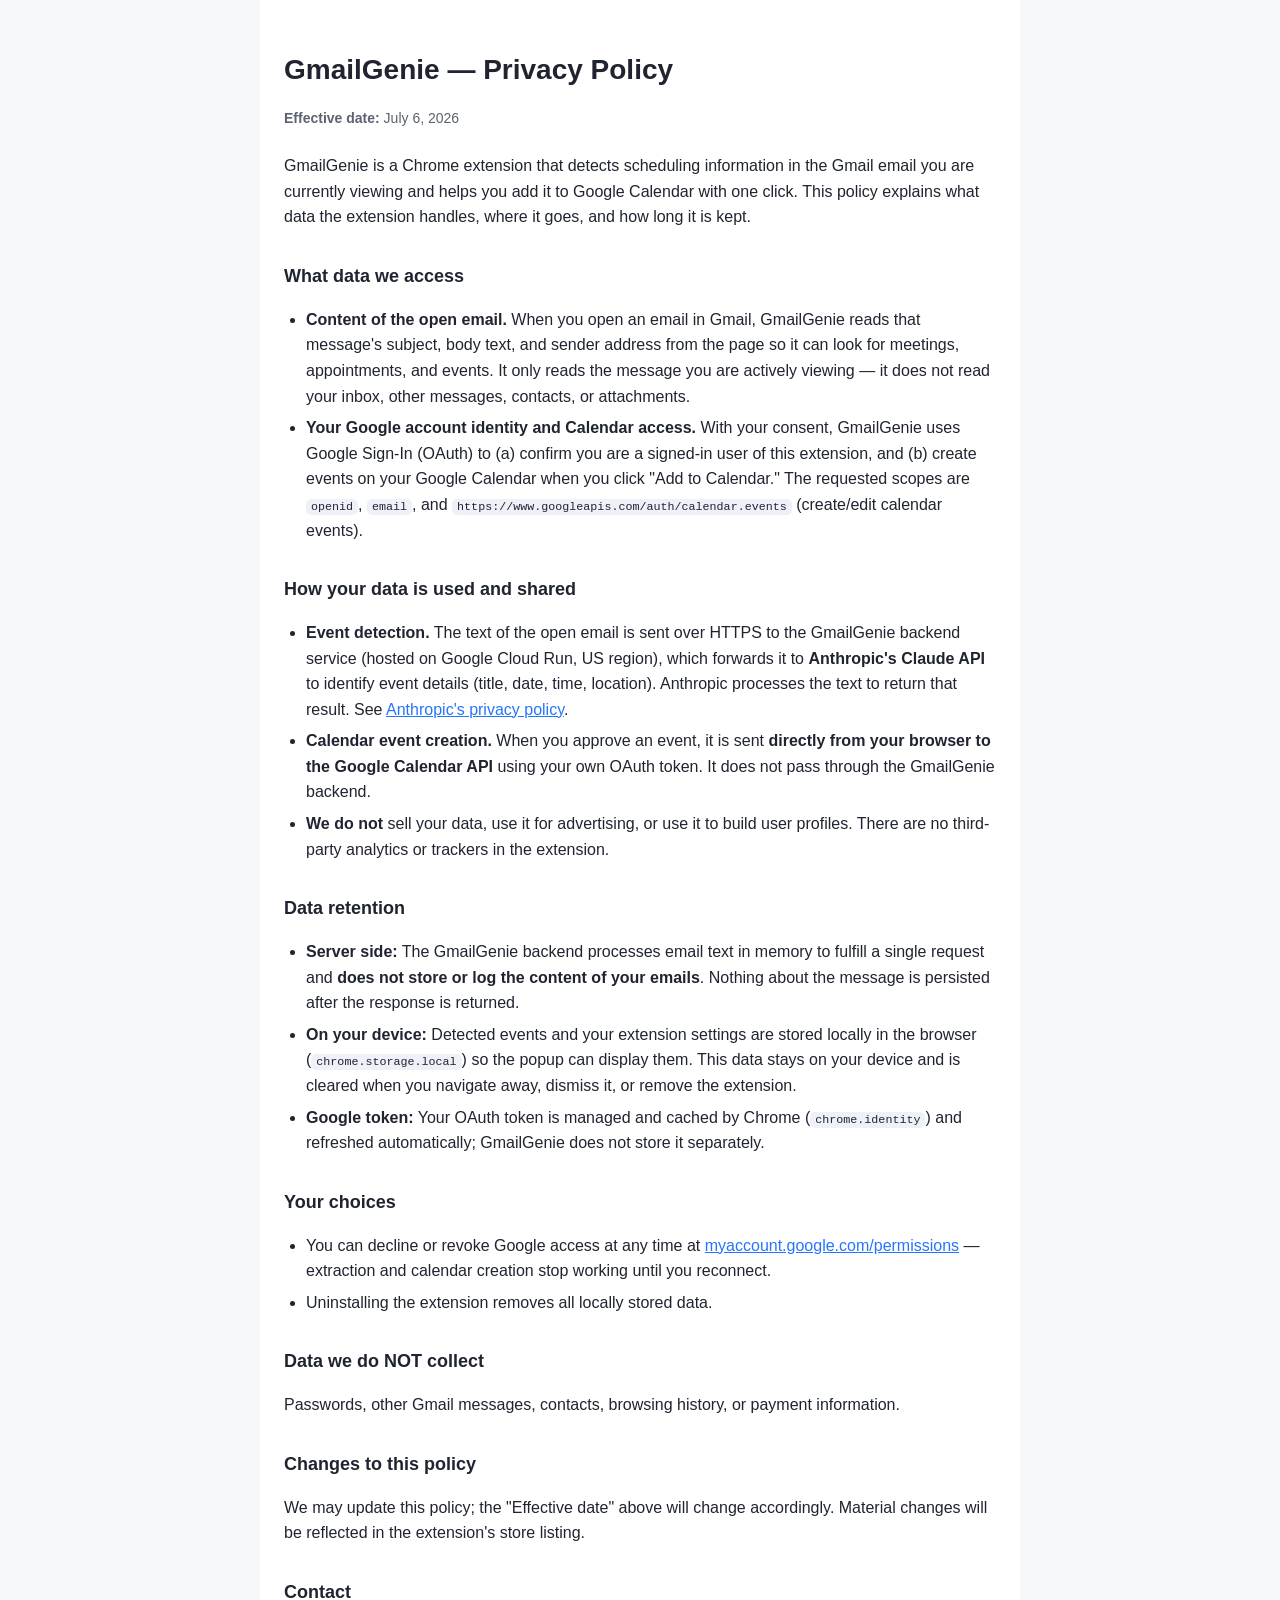
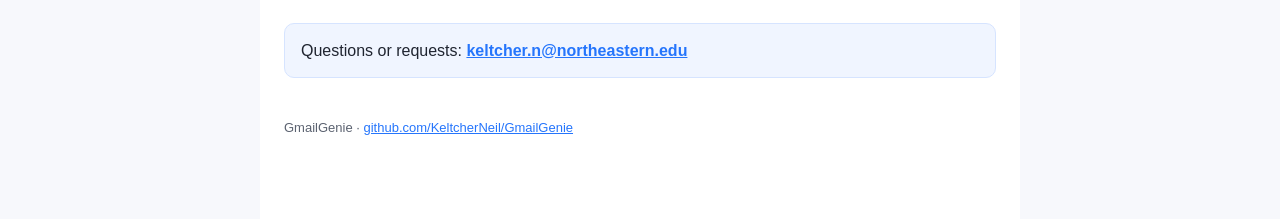
==== privacy.html @ b051e39d "Add hosted privacy policy page for GitHub Pages privacy.html renders PRIVACY.md as a standalone styl" ====
<!DOCTYPE html>
<html lang="en">
<head>
  <meta charset="UTF-8" />
  <meta name="viewport" content="width=device-width, initial-scale=1.0" />
  <title>GmailGenie — Privacy Policy</title>
  <style>
    :root { --ink:#1f2430; --soft:#5b6270; --line:#e6e8ee; --accent:#2575fc; }
    * { box-sizing: border-box; }
    body {
      margin: 0; background: #f7f8fc; color: var(--ink);
      font-family: -apple-system, BlinkMacSystemFont, "Segoe UI", Roboto, Arial, sans-serif;
      line-height: 1.6;
    }
    main {
      max-width: 760px; margin: 0 auto; padding: 48px 24px 80px;
      background: #fff; min-height: 100vh;
    }
    h1 { font-size: 28px; margin: 0 0 4px; }
    h2 { font-size: 18px; margin: 32px 0 8px; }
    .eff { color: var(--soft); font-size: 14px; margin-bottom: 24px; }
    p, li { color: var(--ink); }
    ul { padding-left: 22px; }
    li { margin: 6px 0; }
    a { color: var(--accent); }
    code { background: #eef1f7; padding: 1px 5px; border-radius: 5px; font-size: 90%; }
    hr { border: none; border-top: 1px solid var(--line); margin: 28px 0; }
    .contact { background: #f0f5ff; border: 1px solid #d6e4ff; border-radius: 10px; padding: 14px 16px; }
    footer { color: var(--soft); font-size: 13px; margin-top: 40px; }
  </style>
</head>
<body>
<main>
  <h1>GmailGenie — Privacy Policy</h1>
  <p class="eff"><strong>Effective date:</strong> July 6, 2026</p>

  <p>GmailGenie is a Chrome extension that detects scheduling information in the Gmail
  email you are currently viewing and helps you add it to Google Calendar with one click.
  This policy explains what data the extension handles, where it goes, and how long it is kept.</p>

  <h2>What data we access</h2>
  <ul>
    <li><strong>Content of the open email.</strong> When you open an email in Gmail, GmailGenie
      reads that message's subject, body text, and sender address from the page so it can look
      for meetings, appointments, and events. It only reads the message you are actively viewing —
      it does not read your inbox, other messages, contacts, or attachments.</li>
    <li><strong>Your Google account identity and Calendar access.</strong> With your consent,
      GmailGenie uses Google Sign-In (OAuth) to (a) confirm you are a signed-in user of this
      extension, and (b) create events on your Google Calendar when you click "Add to Calendar."
      The requested scopes are <code>openid</code>, <code>email</code>, and
      <code>https://www.googleapis.com/auth/calendar.events</code> (create/edit calendar events).</li>
  </ul>

  <h2>How your data is used and shared</h2>
  <ul>
    <li><strong>Event detection.</strong> The text of the open email is sent over HTTPS to the
      GmailGenie backend service (hosted on Google Cloud Run, US region), which forwards it to
      <strong>Anthropic's Claude API</strong> to identify event details (title, date, time,
      location). Anthropic processes the text to return that result. See
      <a href="https://www.anthropic.com/legal/privacy">Anthropic's privacy policy</a>.</li>
    <li><strong>Calendar event creation.</strong> When you approve an event, it is sent
      <strong>directly from your browser to the Google Calendar API</strong> using your own OAuth
      token. It does not pass through the GmailGenie backend.</li>
    <li><strong>We do not</strong> sell your data, use it for advertising, or use it to build user
      profiles. There are no third-party analytics or trackers in the extension.</li>
  </ul>

  <h2>Data retention</h2>
  <ul>
    <li><strong>Server side:</strong> The GmailGenie backend processes email text in memory to
      fulfill a single request and <strong>does not store or log the content of your emails</strong>.
      Nothing about the message is persisted after the response is returned.</li>
    <li><strong>On your device:</strong> Detected events and your extension settings are stored
      locally in the browser (<code>chrome.storage.local</code>) so the popup can display them.
      This data stays on your device and is cleared when you navigate away, dismiss it, or remove
      the extension.</li>
    <li><strong>Google token:</strong> Your OAuth token is managed and cached by Chrome
      (<code>chrome.identity</code>) and refreshed automatically; GmailGenie does not store it
      separately.</li>
  </ul>

  <h2>Your choices</h2>
  <ul>
    <li>You can decline or revoke Google access at any time at
      <a href="https://myaccount.google.com/permissions">myaccount.google.com/permissions</a> —
      extraction and calendar creation stop working until you reconnect.</li>
    <li>Uninstalling the extension removes all locally stored data.</li>
  </ul>

  <h2>Data we do NOT collect</h2>
  <p>Passwords, other Gmail messages, contacts, browsing history, or payment information.</p>

  <h2>Changes to this policy</h2>
  <p>We may update this policy; the "Effective date" above will change accordingly. Material
  changes will be reflected in the extension's store listing.</p>

  <h2>Contact</h2>
  <p class="contact">Questions or requests: <strong><a href="mailto:keltcher.n@northeastern.edu">keltcher.n@northeastern.edu</a></strong></p>

  <footer>GmailGenie · <a href="https://github.com/KeltcherNeil/GmailGenie">github.com/KeltcherNeil/GmailGenie</a></footer>
</main>
</body>
</html>
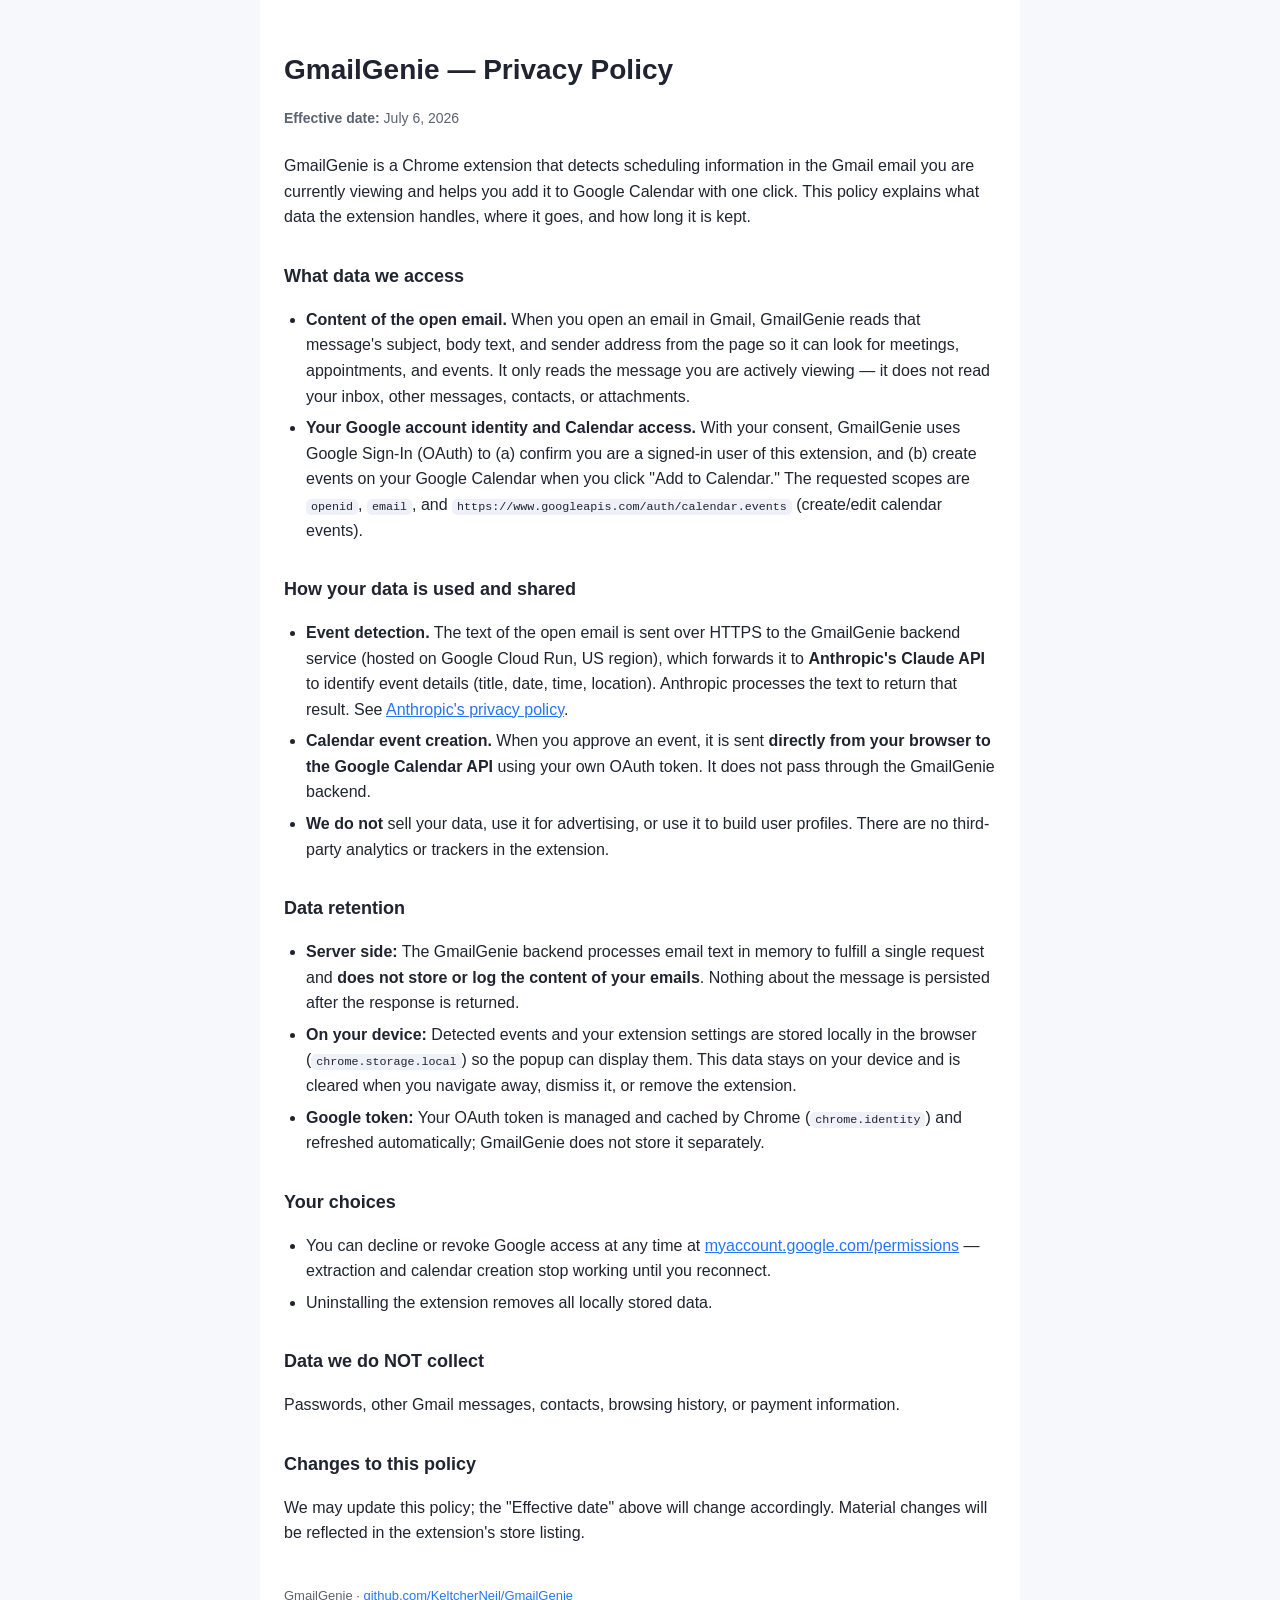
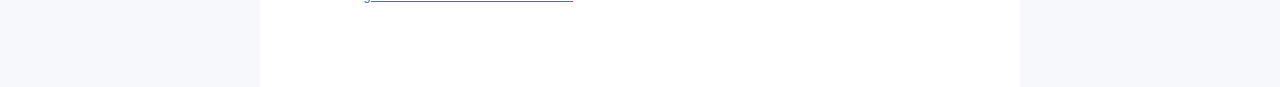
==== commit 669a1bb5: "privacy.html: drop Contact section to match PRIVACY.md Co-Authored-By: Claude Opus 4.8 (1M context) " ====
--- a/privacy.html
+++ b/privacy.html
@@ -94,9 +94,6 @@
   <p>We may update this policy; the "Effective date" above will change accordingly. Material
   changes will be reflected in the extension's store listing.</p>
 
-  <h2>Contact</h2>
-  <p class="contact">Questions or requests: <strong><a href="mailto:keltcher.n@northeastern.edu">keltcher.n@northeastern.edu</a></strong></p>
-
   <footer>GmailGenie · <a href="https://github.com/KeltcherNeil/GmailGenie">github.com/KeltcherNeil/GmailGenie</a></footer>
 </main>
 </body>
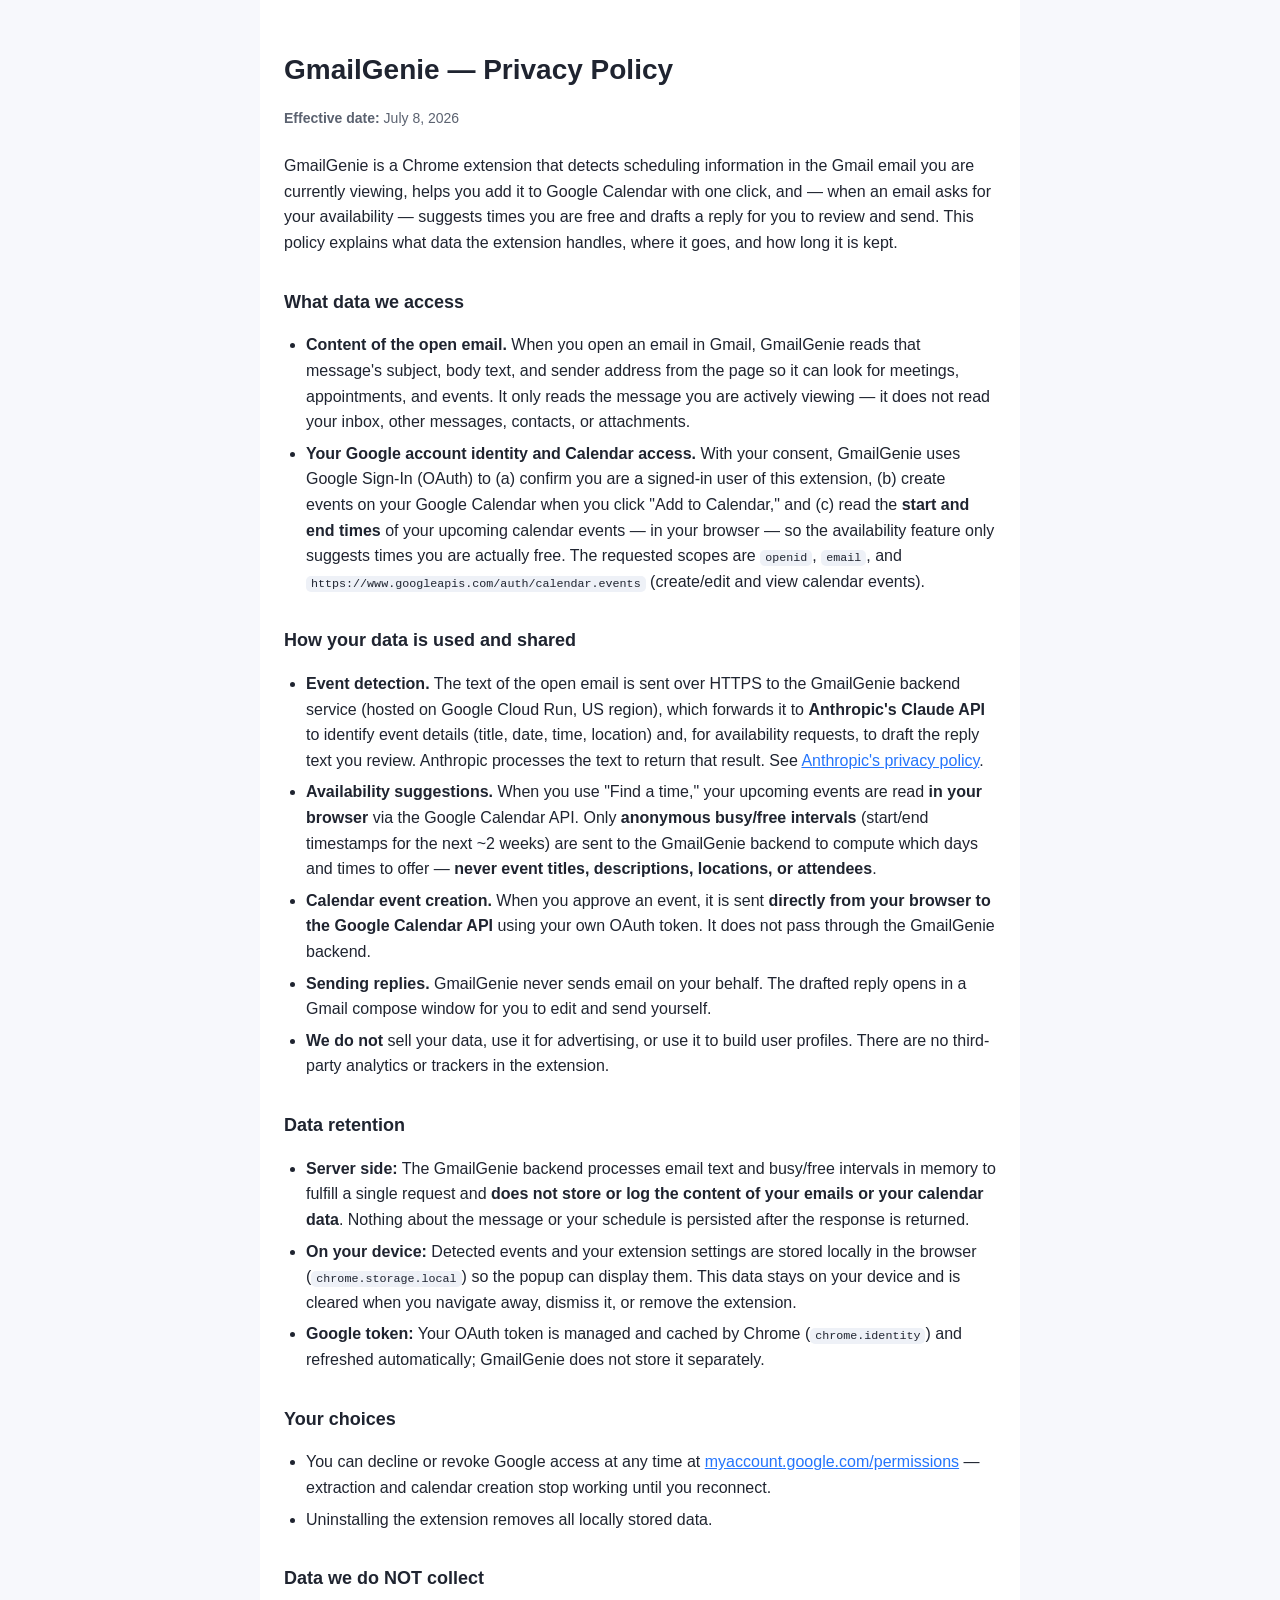
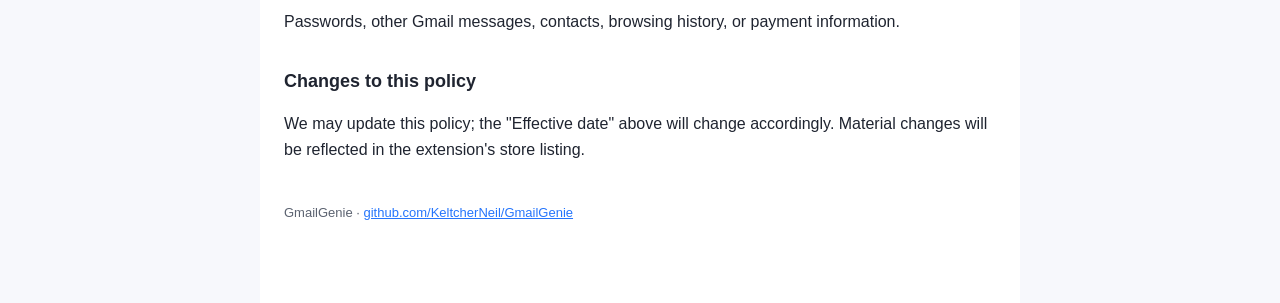
==== commit 1fbb3d70: "Update store listing + privacy policy for the availability scheduler STORE_LISTING.md: listing copy " ====
--- a/privacy.html
+++ b/privacy.html
@@ -32,11 +32,13 @@
 <body>
 <main>
   <h1>GmailGenie — Privacy Policy</h1>
-  <p class="eff"><strong>Effective date:</strong> July 6, 2026</p>
+  <p class="eff"><strong>Effective date:</strong> July 8, 2026</p>
 
   <p>GmailGenie is a Chrome extension that detects scheduling information in the Gmail
-  email you are currently viewing and helps you add it to Google Calendar with one click.
-  This policy explains what data the extension handles, where it goes, and how long it is kept.</p>
+  email you are currently viewing, helps you add it to Google Calendar with one click,
+  and — when an email asks for your availability — suggests times you are free and drafts
+  a reply for you to review and send. This policy explains what data the extension handles,
+  where it goes, and how long it is kept.</p>
 
   <h2>What data we access</h2>
   <ul>
@@ -46,9 +48,12 @@
       it does not read your inbox, other messages, contacts, or attachments.</li>
     <li><strong>Your Google account identity and Calendar access.</strong> With your consent,
       GmailGenie uses Google Sign-In (OAuth) to (a) confirm you are a signed-in user of this
-      extension, and (b) create events on your Google Calendar when you click "Add to Calendar."
+      extension, (b) create events on your Google Calendar when you click "Add to Calendar,"
+      and (c) read the <strong>start and end times</strong> of your upcoming calendar events —
+      in your browser — so the availability feature only suggests times you are actually free.
       The requested scopes are <code>openid</code>, <code>email</code>, and
-      <code>https://www.googleapis.com/auth/calendar.events</code> (create/edit calendar events).</li>
+      <code>https://www.googleapis.com/auth/calendar.events</code> (create/edit and view calendar
+      events).</li>
   </ul>
 
   <h2>How your data is used and shared</h2>
@@ -56,20 +61,29 @@
     <li><strong>Event detection.</strong> The text of the open email is sent over HTTPS to the
       GmailGenie backend service (hosted on Google Cloud Run, US region), which forwards it to
       <strong>Anthropic's Claude API</strong> to identify event details (title, date, time,
-      location). Anthropic processes the text to return that result. See
+      location) and, for availability requests, to draft the reply text you review. Anthropic
+      processes the text to return that result. See
       <a href="https://www.anthropic.com/legal/privacy">Anthropic's privacy policy</a>.</li>
+    <li><strong>Availability suggestions.</strong> When you use "Find a time," your upcoming
+      events are read <strong>in your browser</strong> via the Google Calendar API. Only
+      <strong>anonymous busy/free intervals</strong> (start/end timestamps for the next ~2 weeks)
+      are sent to the GmailGenie backend to compute which days and times to offer —
+      <strong>never event titles, descriptions, locations, or attendees</strong>.</li>
     <li><strong>Calendar event creation.</strong> When you approve an event, it is sent
       <strong>directly from your browser to the Google Calendar API</strong> using your own OAuth
       token. It does not pass through the GmailGenie backend.</li>
+    <li><strong>Sending replies.</strong> GmailGenie never sends email on your behalf. The drafted
+      reply opens in a Gmail compose window for you to edit and send yourself.</li>
     <li><strong>We do not</strong> sell your data, use it for advertising, or use it to build user
       profiles. There are no third-party analytics or trackers in the extension.</li>
   </ul>
 
   <h2>Data retention</h2>
   <ul>
-    <li><strong>Server side:</strong> The GmailGenie backend processes email text in memory to
-      fulfill a single request and <strong>does not store or log the content of your emails</strong>.
-      Nothing about the message is persisted after the response is returned.</li>
+    <li><strong>Server side:</strong> The GmailGenie backend processes email text and busy/free
+      intervals in memory to fulfill a single request and <strong>does not store or log the
+      content of your emails or your calendar data</strong>. Nothing about the message or your
+      schedule is persisted after the response is returned.</li>
     <li><strong>On your device:</strong> Detected events and your extension settings are stored
       locally in the browser (<code>chrome.storage.local</code>) so the popup can display them.
       This data stays on your device and is cleared when you navigate away, dismiss it, or remove
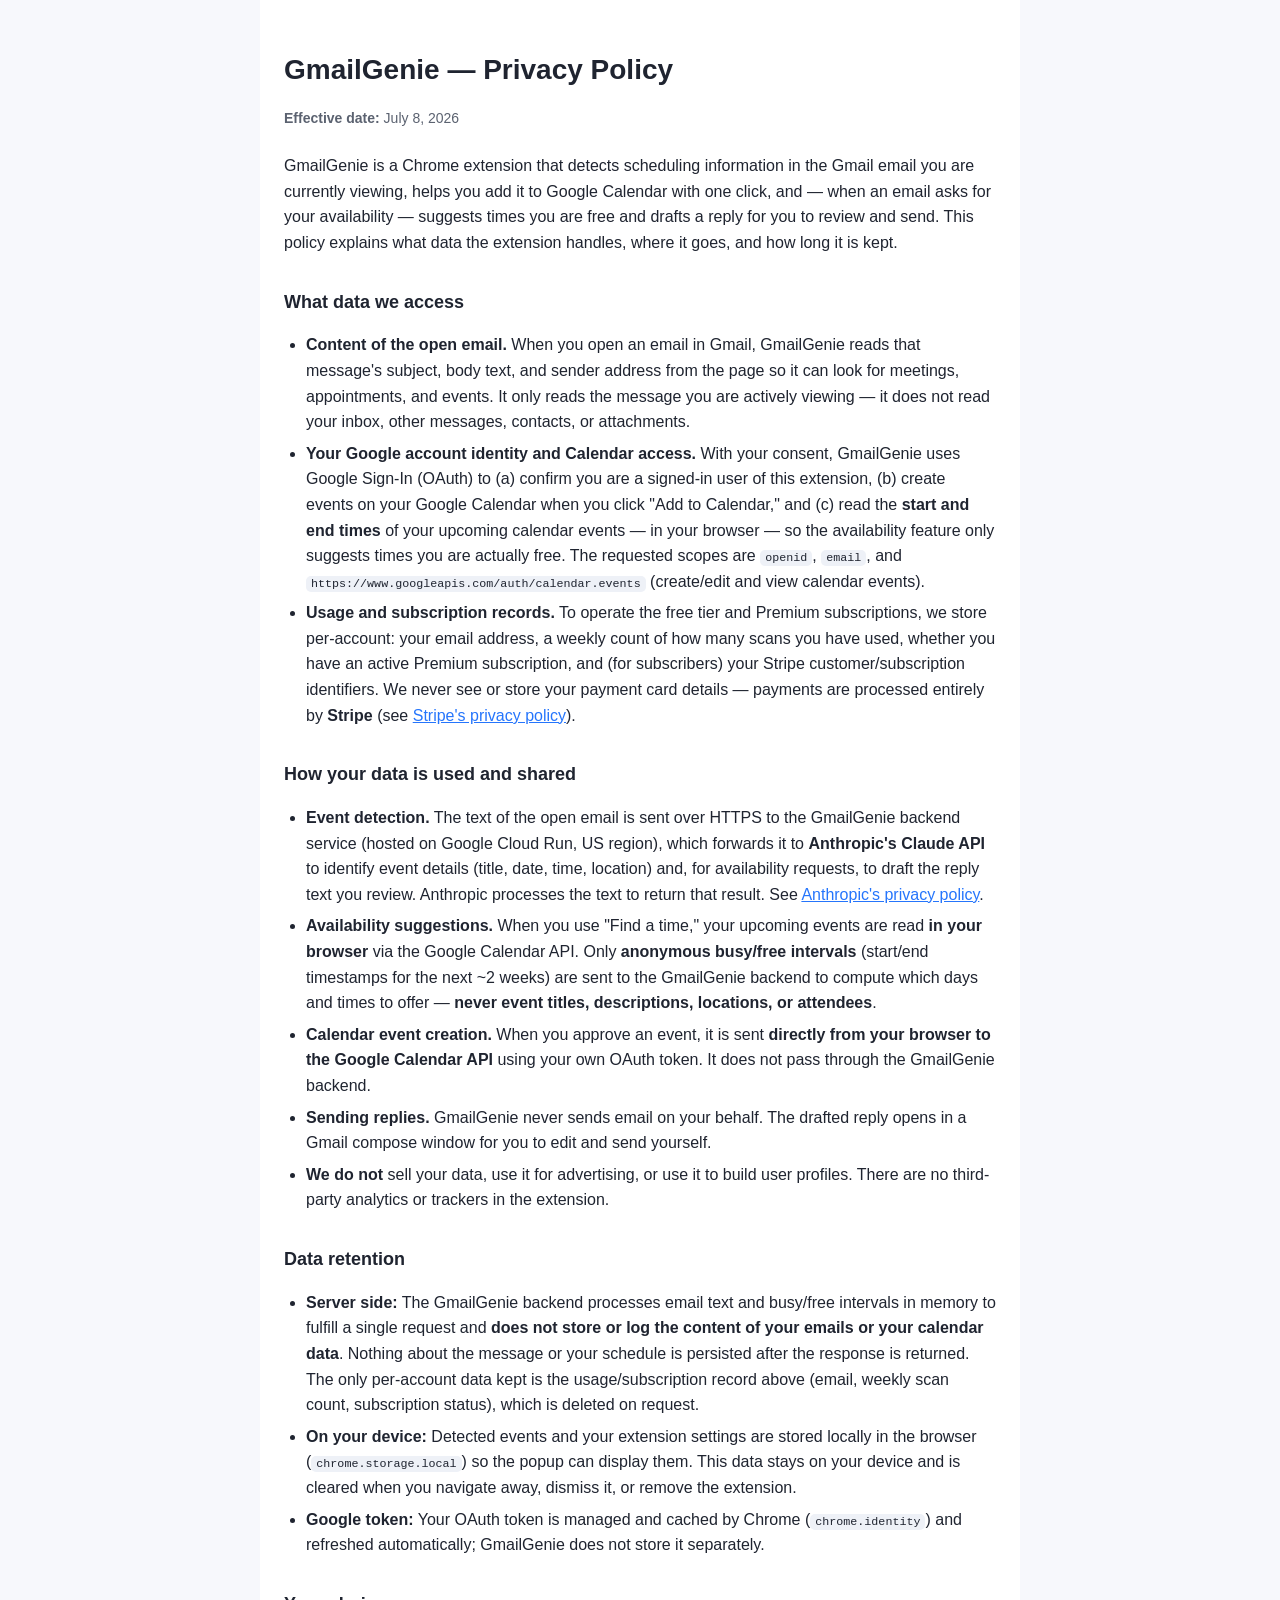
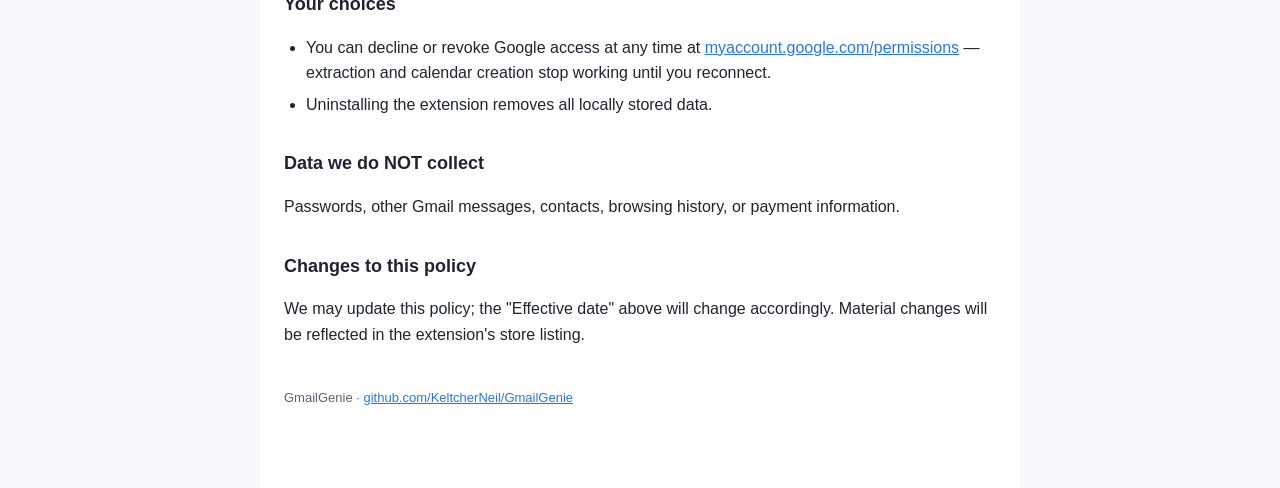
==== commit a6420f12: "Freemium: 10 free scans/week, $2.99/mo Premium via Stripe Free tier: FREE_SCANS_PER_WEEK (env, defau" ====
--- a/privacy.html
+++ b/privacy.html
@@ -54,6 +54,12 @@
       The requested scopes are <code>openid</code>, <code>email</code>, and
       <code>https://www.googleapis.com/auth/calendar.events</code> (create/edit and view calendar
       events).</li>
+    <li><strong>Usage and subscription records.</strong> To operate the free tier and Premium
+      subscriptions, we store per-account: your email address, a weekly count of how many scans
+      you have used, whether you have an active Premium subscription, and (for subscribers) your
+      Stripe customer/subscription identifiers. We never see or store your payment card details —
+      payments are processed entirely by <strong>Stripe</strong> (see
+      <a href="https://stripe.com/privacy">Stripe's privacy policy</a>).</li>
   </ul>
 
   <h2>How your data is used and shared</h2>
@@ -83,7 +89,9 @@
     <li><strong>Server side:</strong> The GmailGenie backend processes email text and busy/free
       intervals in memory to fulfill a single request and <strong>does not store or log the
       content of your emails or your calendar data</strong>. Nothing about the message or your
-      schedule is persisted after the response is returned.</li>
+      schedule is persisted after the response is returned. The only per-account data kept is
+      the usage/subscription record above (email, weekly scan count, subscription status),
+      which is deleted on request.</li>
     <li><strong>On your device:</strong> Detected events and your extension settings are stored
       locally in the browser (<code>chrome.storage.local</code>) so the popup can display them.
       This data stays on your device and is cleared when you navigate away, dismiss it, or remove
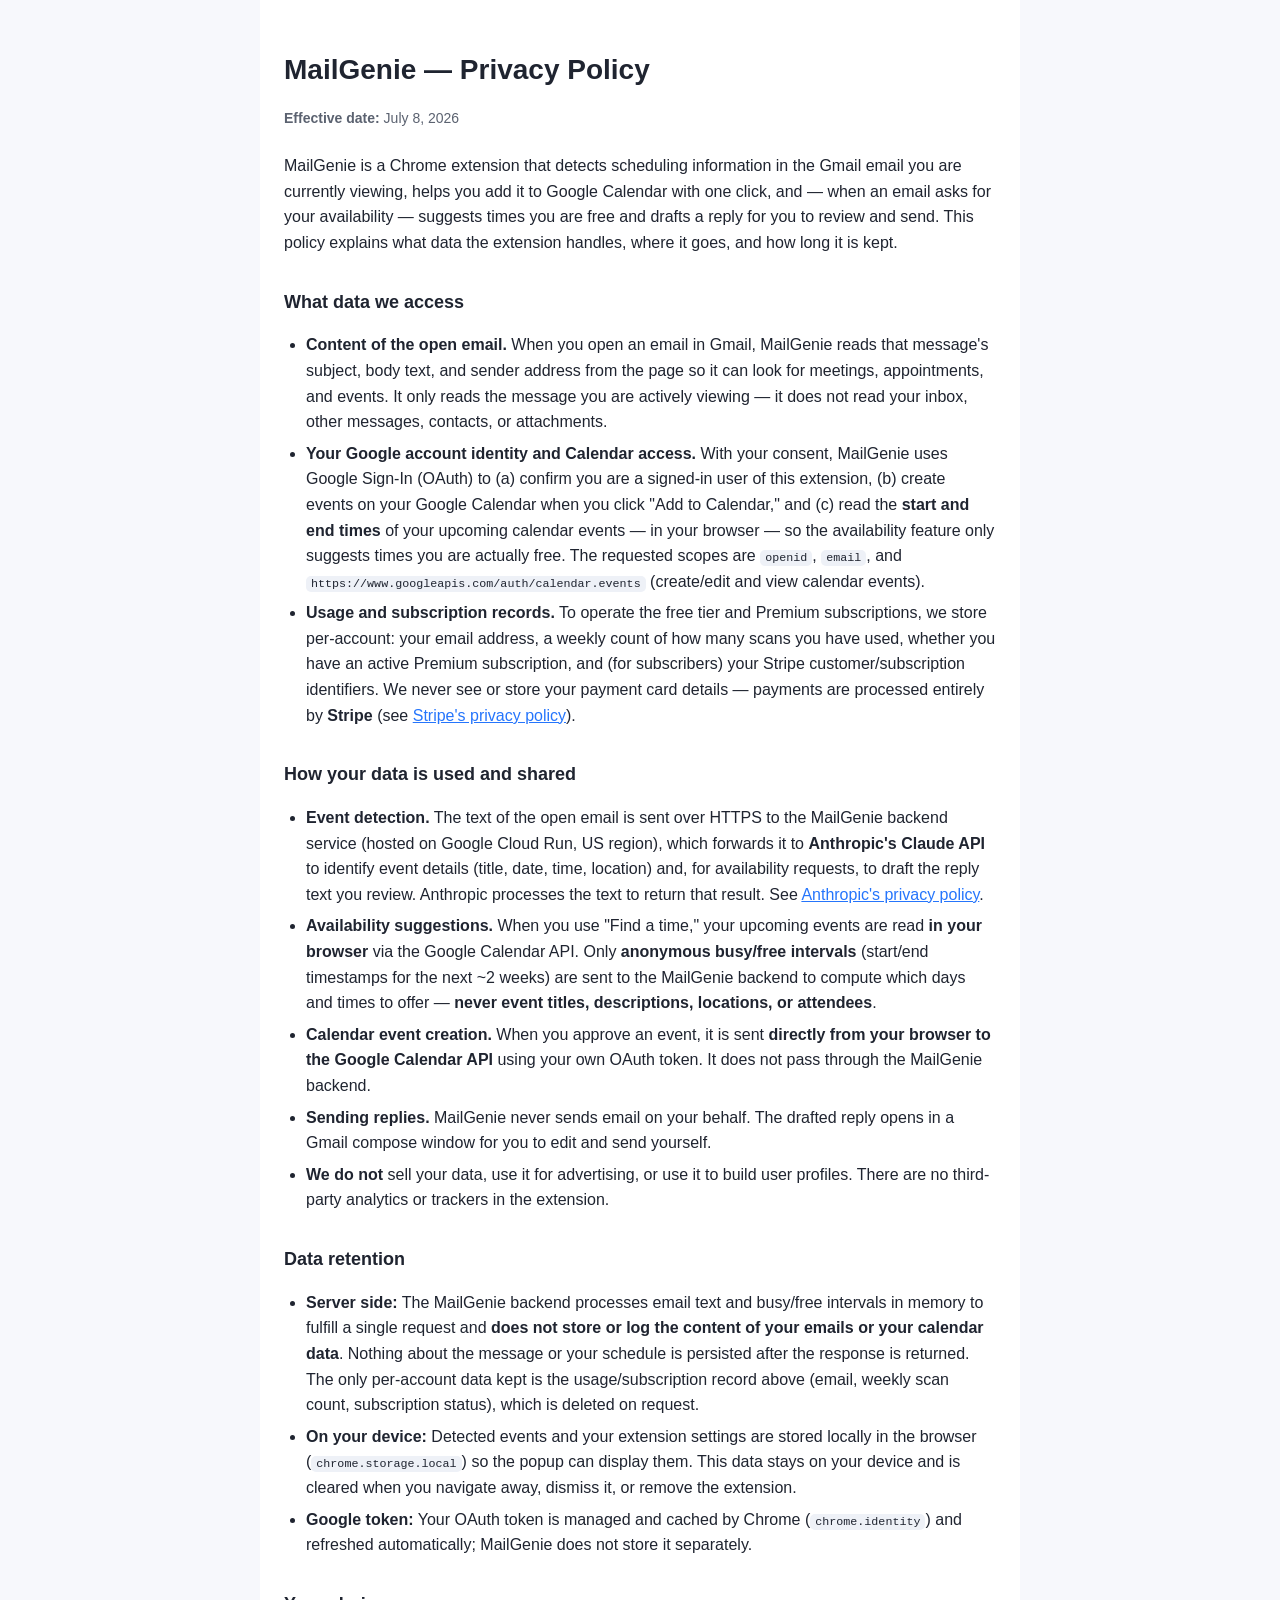
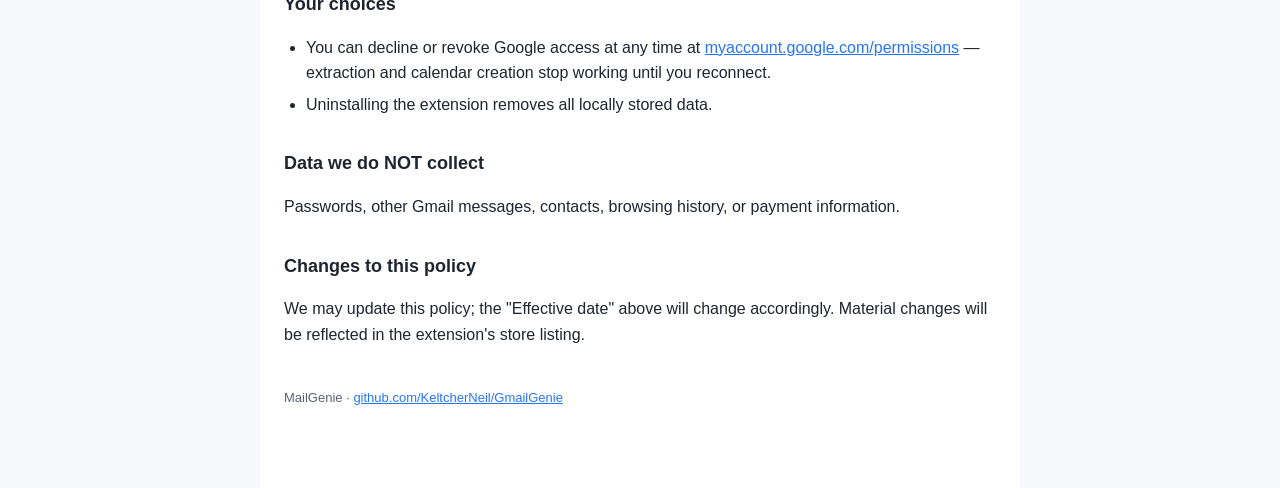
==== commit 56ecd0f1: "Rebrand public site GmailGenie → MailGenie for OAuth verification Google's OAuth verification prohib" ====
--- a/privacy.html
+++ b/privacy.html
@@ -3,7 +3,7 @@
 <head>
   <meta charset="UTF-8" />
   <meta name="viewport" content="width=device-width, initial-scale=1.0" />
-  <title>GmailGenie — Privacy Policy</title>
+  <title>MailGenie — Privacy Policy</title>
   <style>
     :root { --ink:#1f2430; --soft:#5b6270; --line:#e6e8ee; --accent:#2575fc; }
     * { box-sizing: border-box; }
@@ -31,10 +31,10 @@
 </head>
 <body>
 <main>
-  <h1>GmailGenie — Privacy Policy</h1>
+  <h1>MailGenie — Privacy Policy</h1>
   <p class="eff"><strong>Effective date:</strong> July 8, 2026</p>
 
-  <p>GmailGenie is a Chrome extension that detects scheduling information in the Gmail
+  <p>MailGenie is a Chrome extension that detects scheduling information in the Gmail
   email you are currently viewing, helps you add it to Google Calendar with one click,
   and — when an email asks for your availability — suggests times you are free and drafts
   a reply for you to review and send. This policy explains what data the extension handles,
@@ -42,12 +42,12 @@
 
   <h2>What data we access</h2>
   <ul>
-    <li><strong>Content of the open email.</strong> When you open an email in Gmail, GmailGenie
+    <li><strong>Content of the open email.</strong> When you open an email in Gmail, MailGenie
       reads that message's subject, body text, and sender address from the page so it can look
       for meetings, appointments, and events. It only reads the message you are actively viewing —
       it does not read your inbox, other messages, contacts, or attachments.</li>
     <li><strong>Your Google account identity and Calendar access.</strong> With your consent,
-      GmailGenie uses Google Sign-In (OAuth) to (a) confirm you are a signed-in user of this
+      MailGenie uses Google Sign-In (OAuth) to (a) confirm you are a signed-in user of this
       extension, (b) create events on your Google Calendar when you click "Add to Calendar,"
       and (c) read the <strong>start and end times</strong> of your upcoming calendar events —
       in your browser — so the availability feature only suggests times you are actually free.
@@ -65,7 +65,7 @@
   <h2>How your data is used and shared</h2>
   <ul>
     <li><strong>Event detection.</strong> The text of the open email is sent over HTTPS to the
-      GmailGenie backend service (hosted on Google Cloud Run, US region), which forwards it to
+      MailGenie backend service (hosted on Google Cloud Run, US region), which forwards it to
       <strong>Anthropic's Claude API</strong> to identify event details (title, date, time,
       location) and, for availability requests, to draft the reply text you review. Anthropic
       processes the text to return that result. See
@@ -73,12 +73,12 @@
     <li><strong>Availability suggestions.</strong> When you use "Find a time," your upcoming
       events are read <strong>in your browser</strong> via the Google Calendar API. Only
       <strong>anonymous busy/free intervals</strong> (start/end timestamps for the next ~2 weeks)
-      are sent to the GmailGenie backend to compute which days and times to offer —
+      are sent to the MailGenie backend to compute which days and times to offer —
       <strong>never event titles, descriptions, locations, or attendees</strong>.</li>
     <li><strong>Calendar event creation.</strong> When you approve an event, it is sent
       <strong>directly from your browser to the Google Calendar API</strong> using your own OAuth
-      token. It does not pass through the GmailGenie backend.</li>
-    <li><strong>Sending replies.</strong> GmailGenie never sends email on your behalf. The drafted
+      token. It does not pass through the MailGenie backend.</li>
+    <li><strong>Sending replies.</strong> MailGenie never sends email on your behalf. The drafted
       reply opens in a Gmail compose window for you to edit and send yourself.</li>
     <li><strong>We do not</strong> sell your data, use it for advertising, or use it to build user
       profiles. There are no third-party analytics or trackers in the extension.</li>
@@ -86,7 +86,7 @@
 
   <h2>Data retention</h2>
   <ul>
-    <li><strong>Server side:</strong> The GmailGenie backend processes email text and busy/free
+    <li><strong>Server side:</strong> The MailGenie backend processes email text and busy/free
       intervals in memory to fulfill a single request and <strong>does not store or log the
       content of your emails or your calendar data</strong>. Nothing about the message or your
       schedule is persisted after the response is returned. The only per-account data kept is
@@ -97,7 +97,7 @@
       This data stays on your device and is cleared when you navigate away, dismiss it, or remove
       the extension.</li>
     <li><strong>Google token:</strong> Your OAuth token is managed and cached by Chrome
-      (<code>chrome.identity</code>) and refreshed automatically; GmailGenie does not store it
+      (<code>chrome.identity</code>) and refreshed automatically; MailGenie does not store it
       separately.</li>
   </ul>
 
@@ -116,7 +116,7 @@
   <p>We may update this policy; the "Effective date" above will change accordingly. Material
   changes will be reflected in the extension's store listing.</p>
 
-  <footer>GmailGenie · <a href="https://github.com/KeltcherNeil/GmailGenie">github.com/KeltcherNeil/GmailGenie</a></footer>
+  <footer>MailGenie · <a href="https://github.com/KeltcherNeil/GmailGenie">github.com/KeltcherNeil/GmailGenie</a></footer>
 </main>
 </body>
 </html>
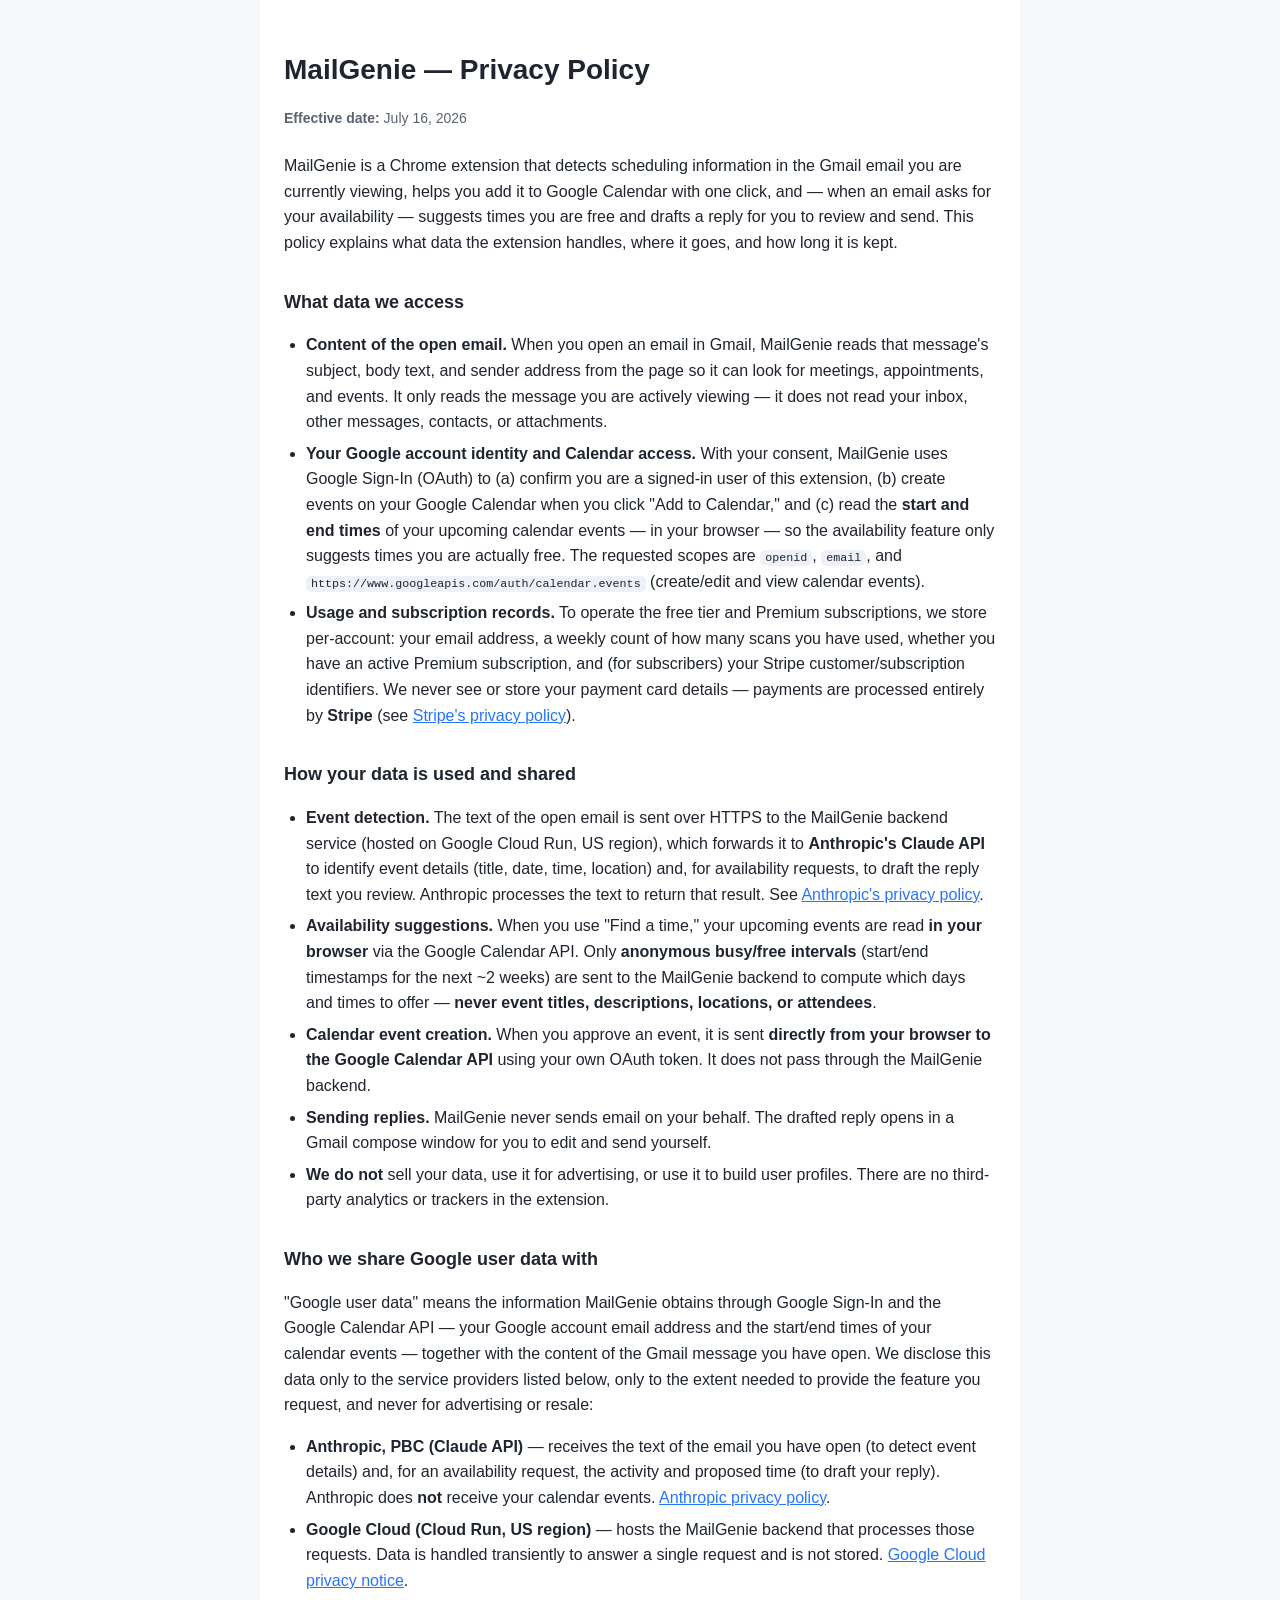
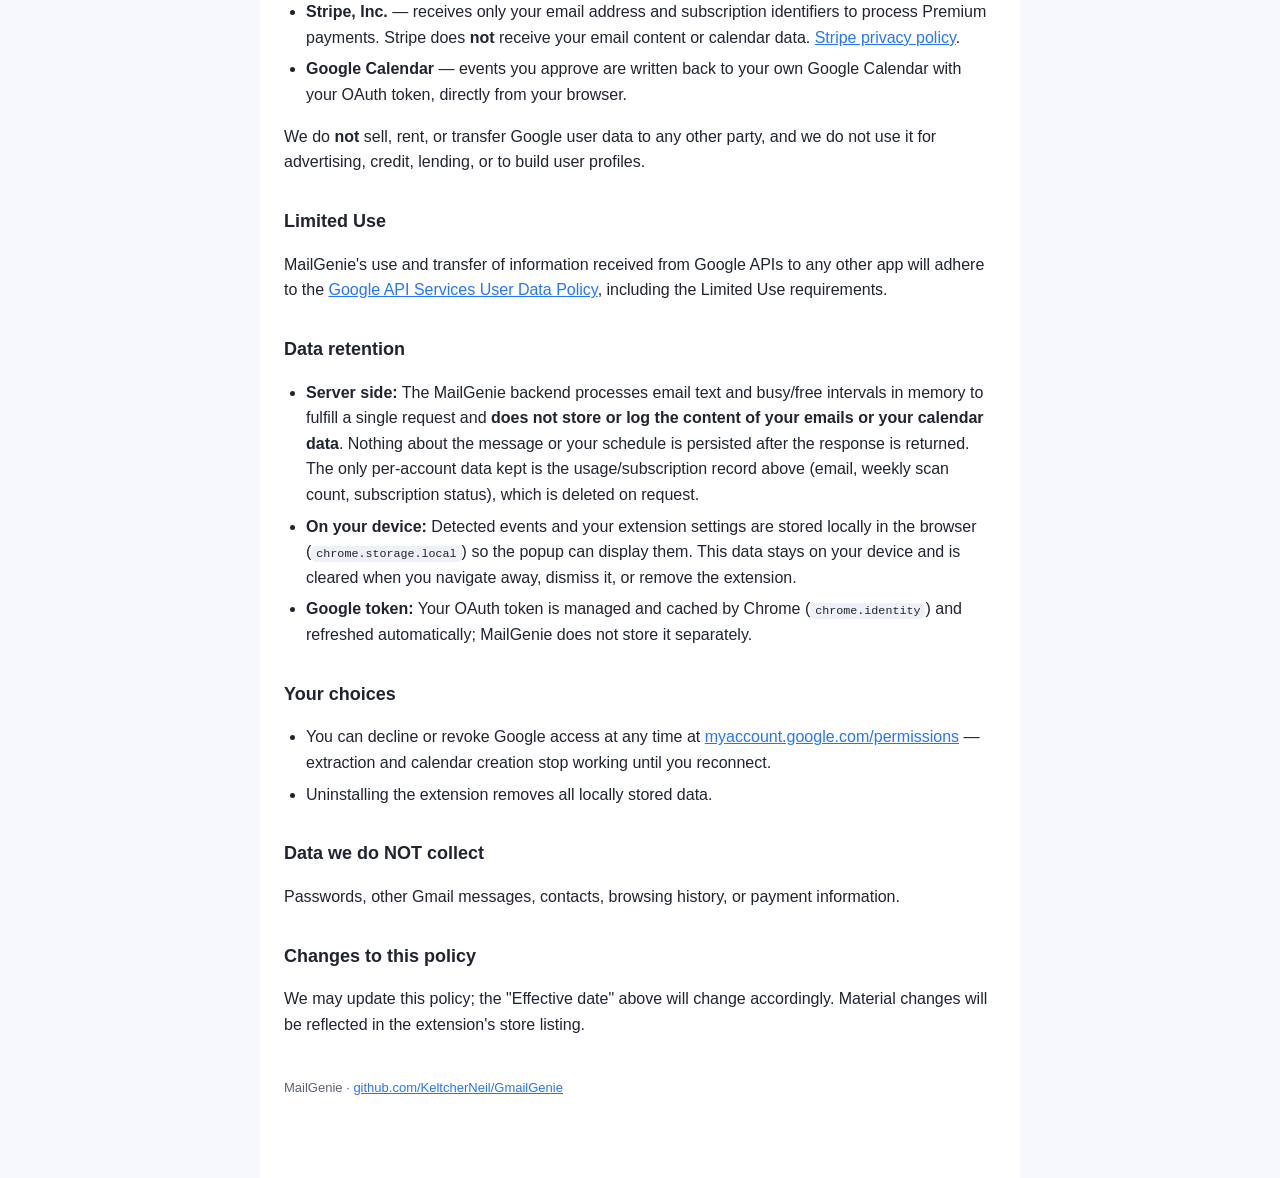
==== commit d0a329a4: "Privacy policy: explicit "who we share Google user data with" + Limited Use Google OAuth verificatio" ====
--- a/privacy.html
+++ b/privacy.html
@@ -32,7 +32,7 @@
 <body>
 <main>
   <h1>MailGenie — Privacy Policy</h1>
-  <p class="eff"><strong>Effective date:</strong> July 8, 2026</p>
+  <p class="eff"><strong>Effective date:</strong> July 16, 2026</p>
 
   <p>MailGenie is a Chrome extension that detects scheduling information in the Gmail
   email you are currently viewing, helps you add it to Google Calendar with one click,
@@ -84,6 +84,35 @@
       profiles. There are no third-party analytics or trackers in the extension.</li>
   </ul>
 
+  <h2>Who we share Google user data with</h2>
+  <p>"Google user data" means the information MailGenie obtains through Google Sign-In and the
+  Google Calendar API — your Google account email address and the start/end times of your
+  calendar events — together with the content of the Gmail message you have open. We disclose
+  this data only to the service providers listed below, only to the extent needed to provide the
+  feature you request, and never for advertising or resale:</p>
+  <ul>
+    <li><strong>Anthropic, PBC (Claude API)</strong> — receives the text of the email you have
+      open (to detect event details) and, for an availability request, the activity and proposed
+      time (to draft your reply). Anthropic does <strong>not</strong> receive your calendar events.
+      <a href="https://www.anthropic.com/legal/privacy">Anthropic privacy policy</a>.</li>
+    <li><strong>Google Cloud (Cloud Run, US region)</strong> — hosts the MailGenie backend that
+      processes those requests. Data is handled transiently to answer a single request and is not
+      stored. <a href="https://cloud.google.com/terms/cloud-privacy-notice">Google Cloud privacy notice</a>.</li>
+    <li><strong>Stripe, Inc.</strong> — receives only your email address and subscription
+      identifiers to process Premium payments. Stripe does <strong>not</strong> receive your email
+      content or calendar data. <a href="https://stripe.com/privacy">Stripe privacy policy</a>.</li>
+    <li><strong>Google Calendar</strong> — events you approve are written back to your own Google
+      Calendar with your OAuth token, directly from your browser.</li>
+  </ul>
+  <p>We do <strong>not</strong> sell, rent, or transfer Google user data to any other party, and we
+  do not use it for advertising, credit, lending, or to build user profiles.</p>
+
+  <h2>Limited Use</h2>
+  <p>MailGenie's use and transfer of information received from Google APIs to any other app will
+  adhere to the
+  <a href="https://developers.google.com/terms/api-services-user-data-policy">Google API Services
+  User Data Policy</a>, including the Limited Use requirements.</p>
+
   <h2>Data retention</h2>
   <ul>
     <li><strong>Server side:</strong> The MailGenie backend processes email text and busy/free
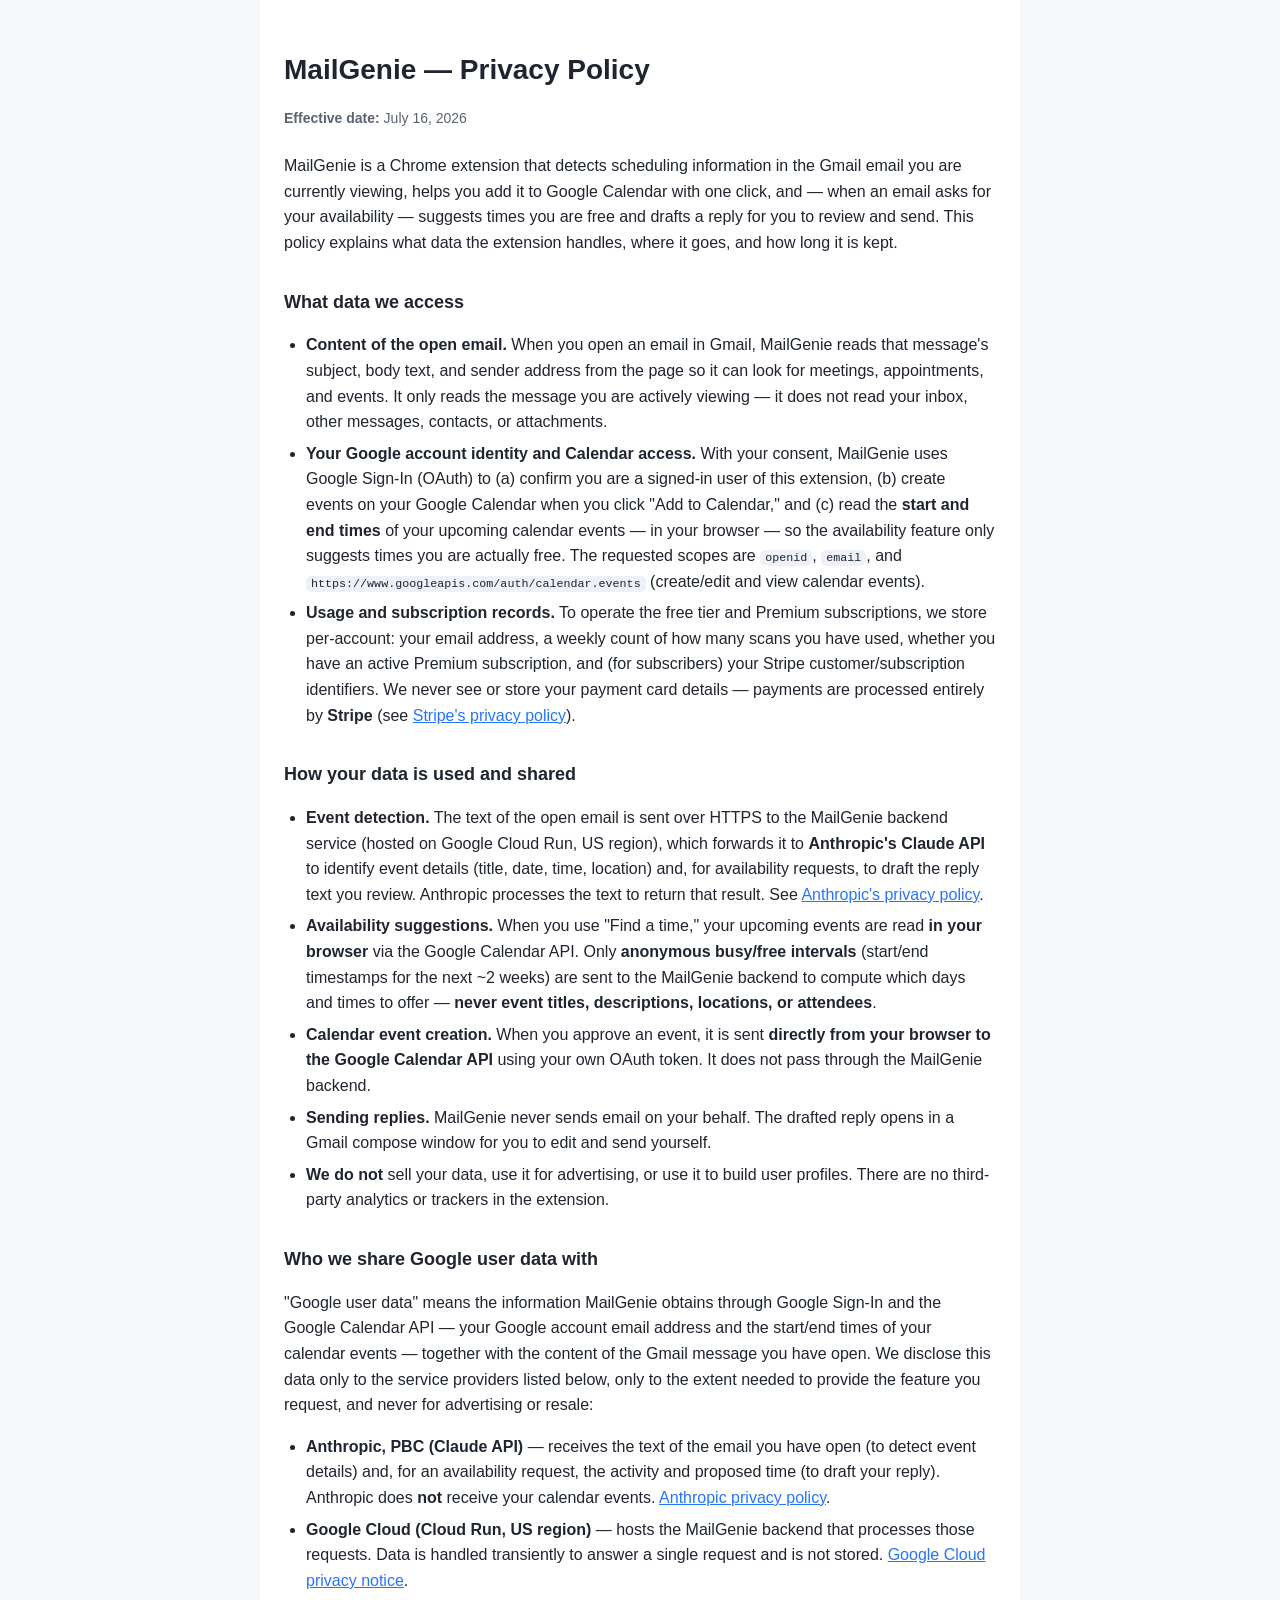
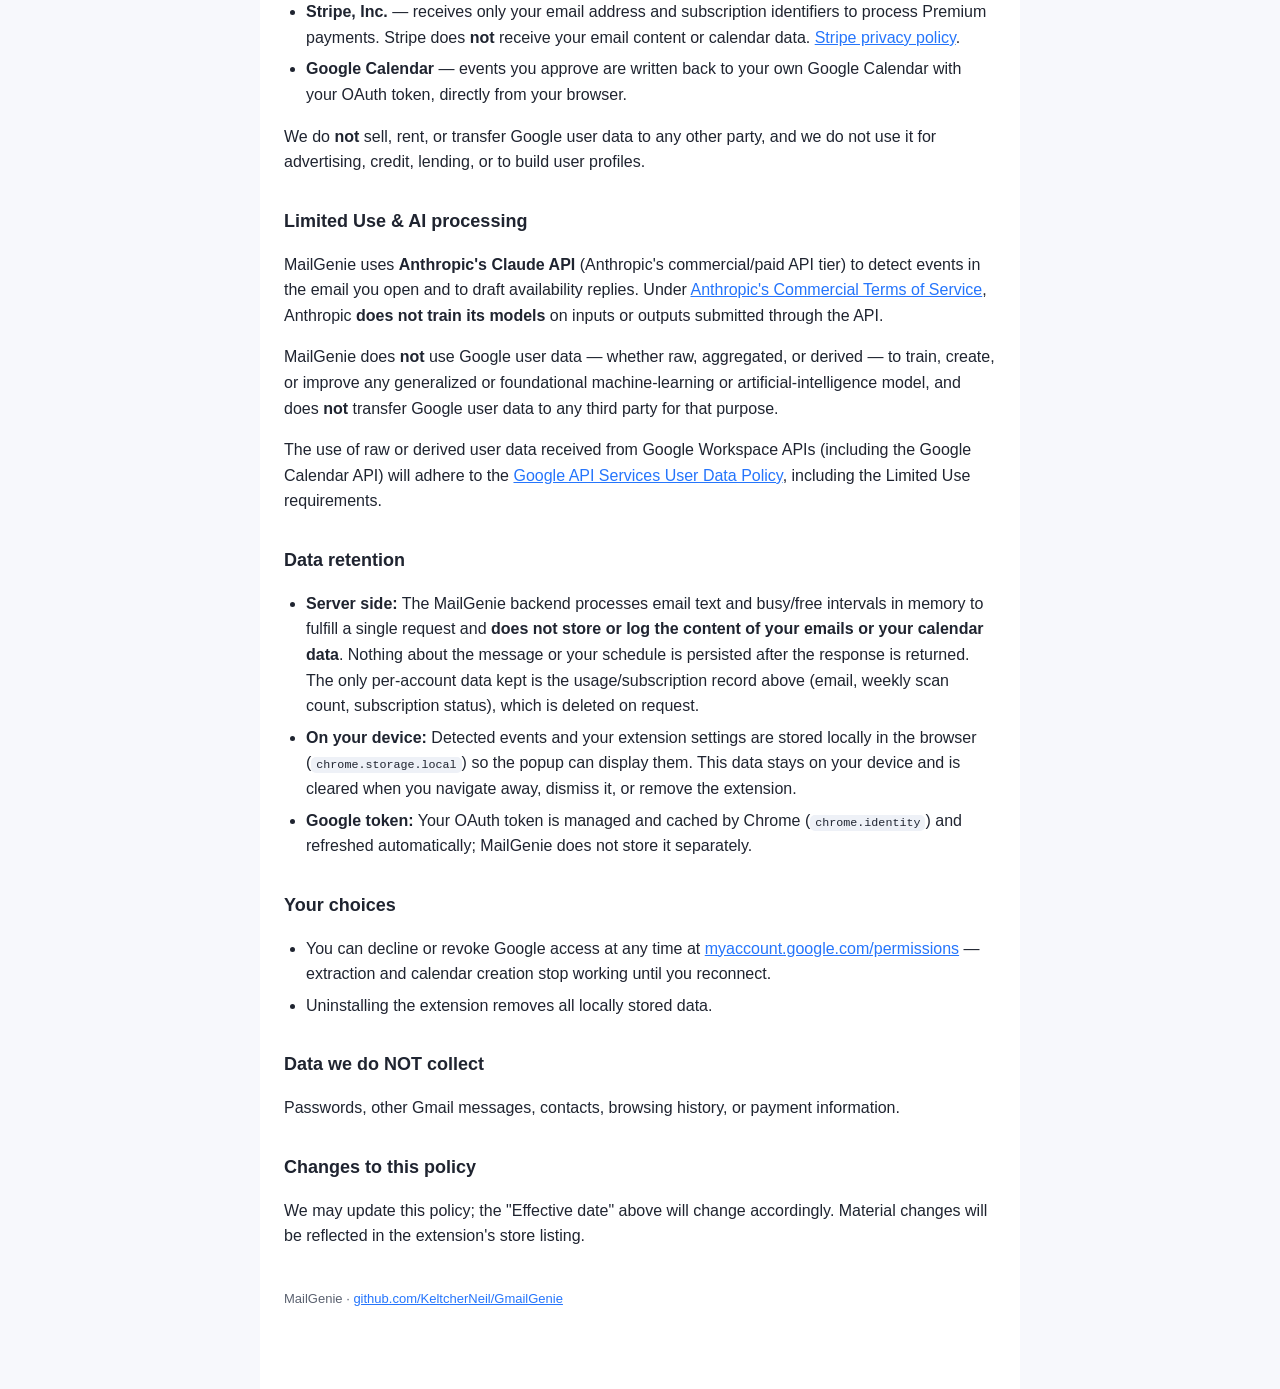
==== commit c324fc5f: "Privacy policy: AI/ML Limited Use disclosure (no training on Google data) Google Trust & Safety foll" ====
--- a/privacy.html
+++ b/privacy.html
@@ -107,9 +107,18 @@
   <p>We do <strong>not</strong> sell, rent, or transfer Google user data to any other party, and we
   do not use it for advertising, credit, lending, or to build user profiles.</p>
 
-  <h2>Limited Use</h2>
-  <p>MailGenie's use and transfer of information received from Google APIs to any other app will
-  adhere to the
+  <h2>Limited Use &amp; AI processing</h2>
+  <p>MailGenie uses <strong>Anthropic's Claude API</strong> (Anthropic's commercial/paid API tier)
+  to detect events in the email you open and to draft availability replies. Under
+  <a href="https://www.anthropic.com/legal/commercial-terms">Anthropic's Commercial Terms of
+  Service</a>, Anthropic <strong>does not train its models</strong> on inputs or outputs submitted
+  through the API.</p>
+  <p>MailGenie does <strong>not</strong> use Google user data — whether raw, aggregated, or
+  derived — to train, create, or improve any generalized or foundational machine-learning or
+  artificial-intelligence model, and does <strong>not</strong> transfer Google user data to any
+  third party for that purpose.</p>
+  <p>The use of raw or derived user data received from Google Workspace APIs (including the Google
+  Calendar API) will adhere to the
   <a href="https://developers.google.com/terms/api-services-user-data-policy">Google API Services
   User Data Policy</a>, including the Limited Use requirements.</p>
 
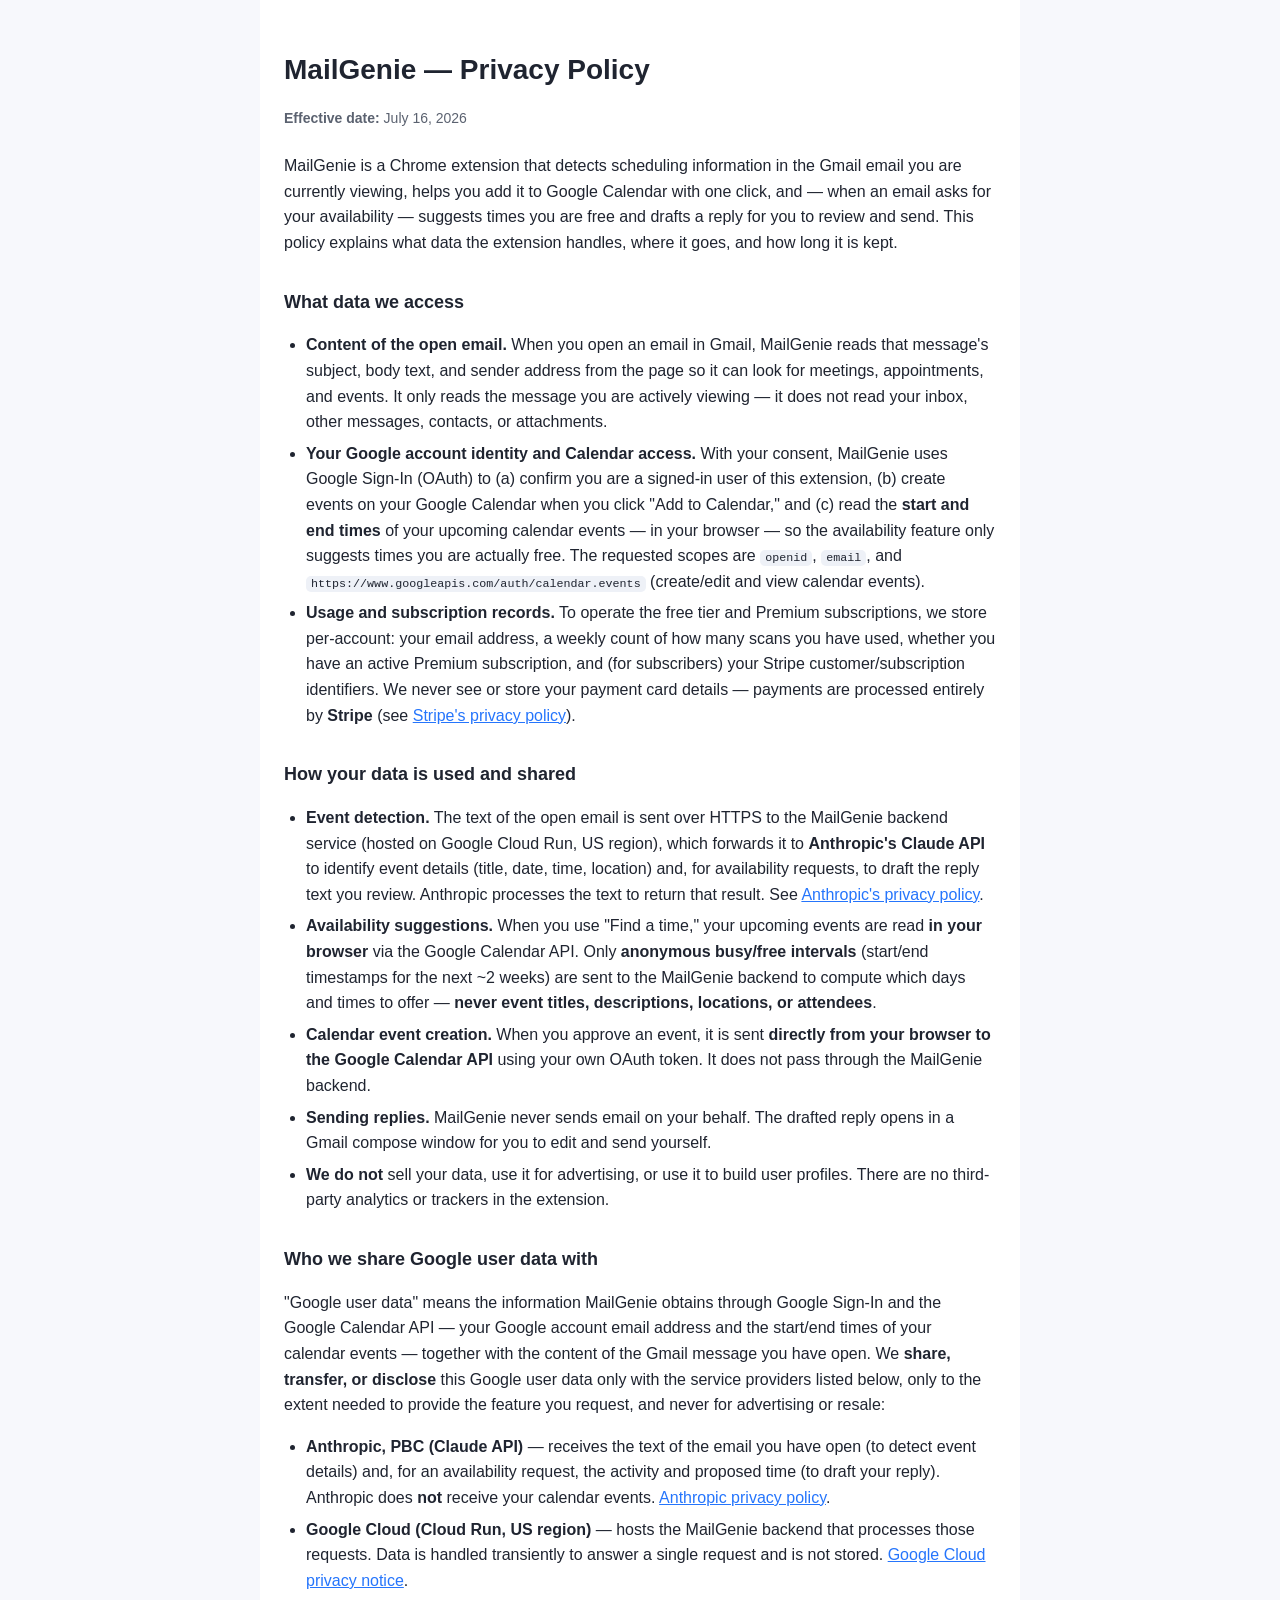
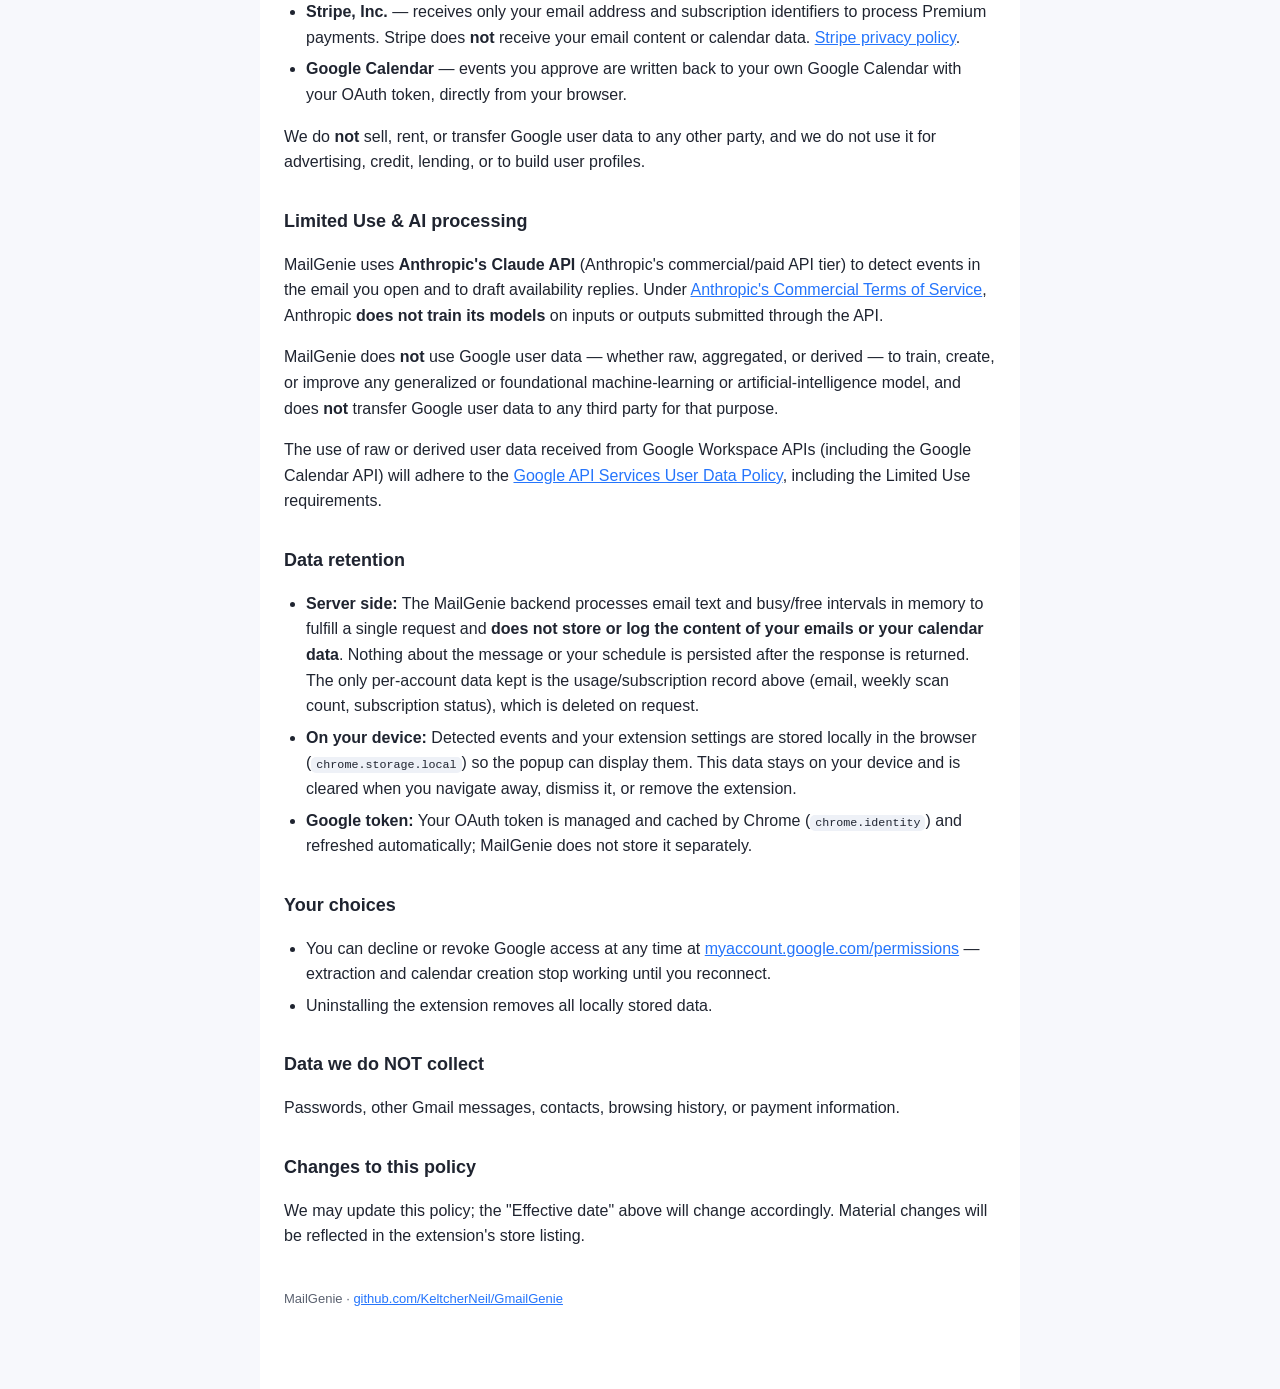
==== commit 66e13d73: "Privacy policy: mirror Google's exact "share, transfer, or disclose" phrasing The OAuth verification" ====
--- a/privacy.html
+++ b/privacy.html
@@ -87,9 +87,10 @@
   <h2>Who we share Google user data with</h2>
   <p>"Google user data" means the information MailGenie obtains through Google Sign-In and the
   Google Calendar API — your Google account email address and the start/end times of your
-  calendar events — together with the content of the Gmail message you have open. We disclose
-  this data only to the service providers listed below, only to the extent needed to provide the
-  feature you request, and never for advertising or resale:</p>
+  calendar events — together with the content of the Gmail message you have open. We
+  <strong>share, transfer, or disclose</strong> this Google user data only with the service
+  providers listed below, only to the extent needed to provide the feature you request, and
+  never for advertising or resale:</p>
   <ul>
     <li><strong>Anthropic, PBC (Claude API)</strong> — receives the text of the email you have
       open (to detect event details) and, for an availability request, the activity and proposed
